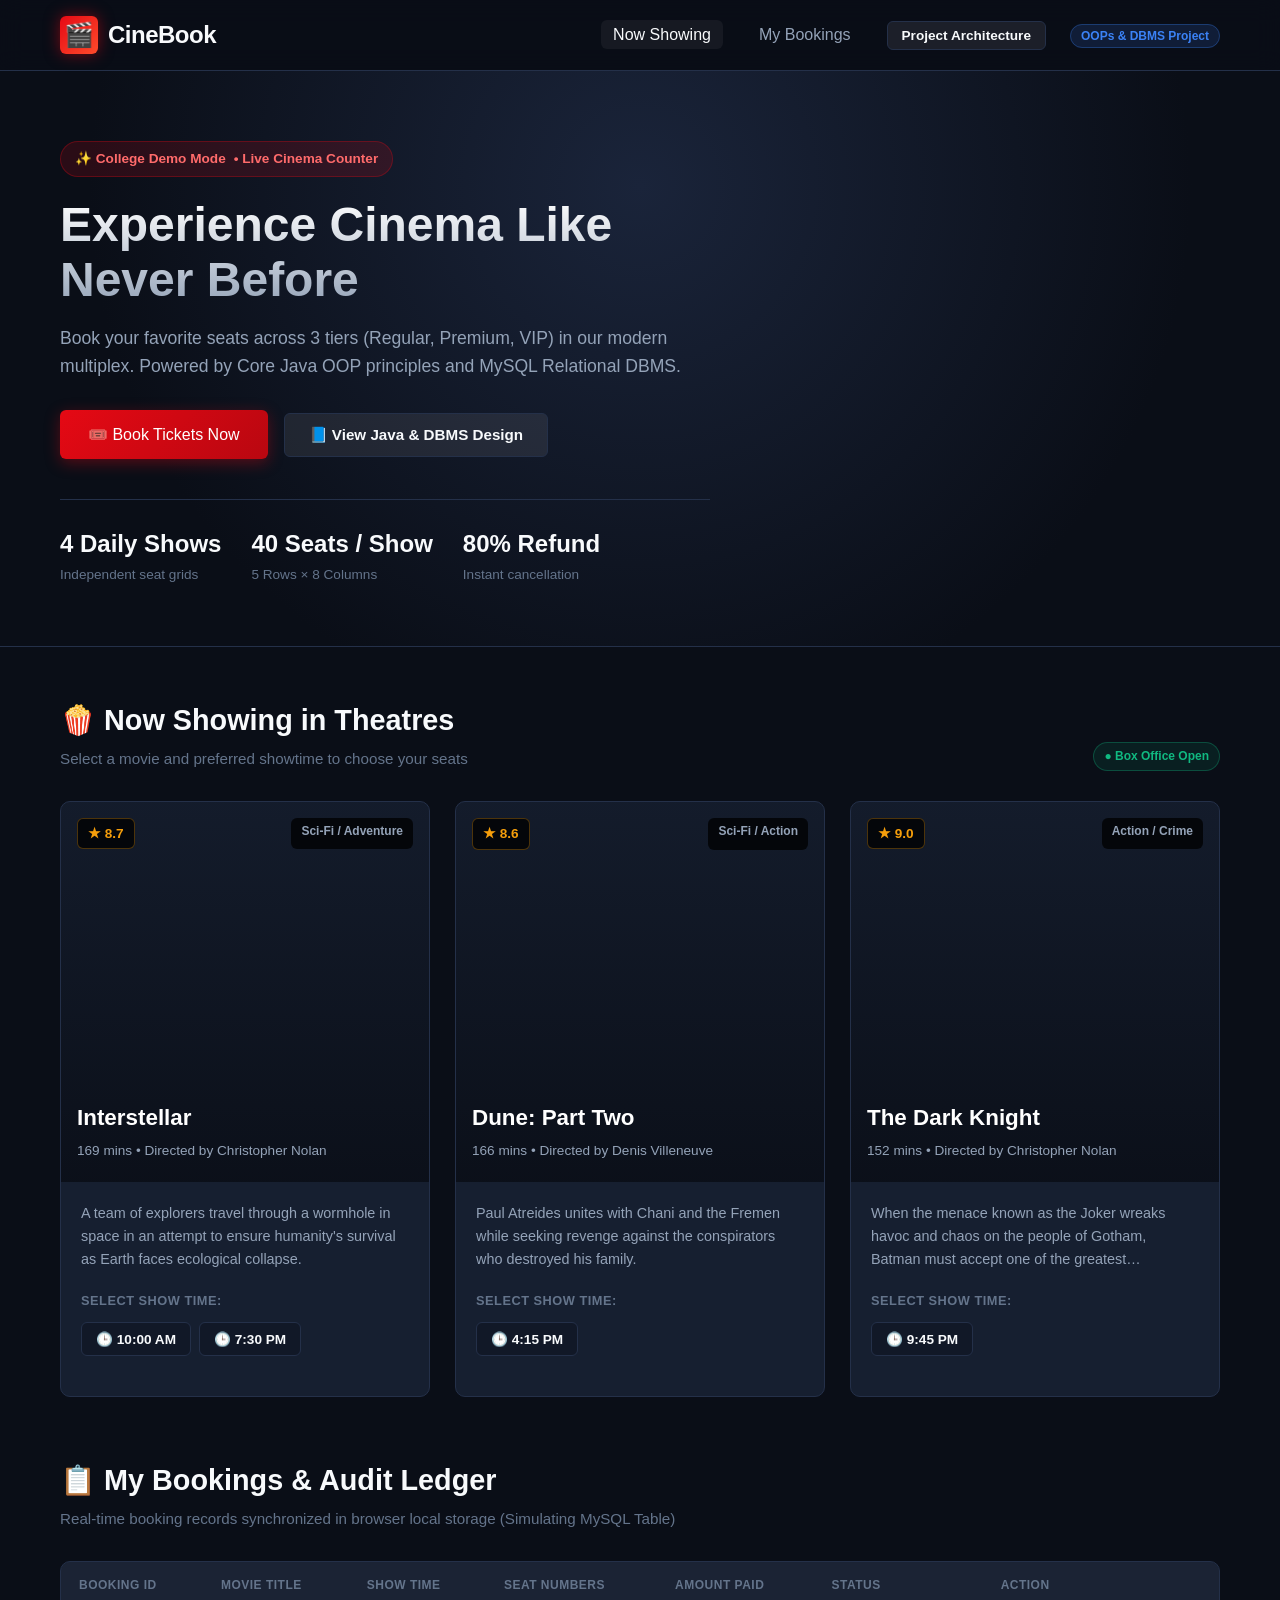
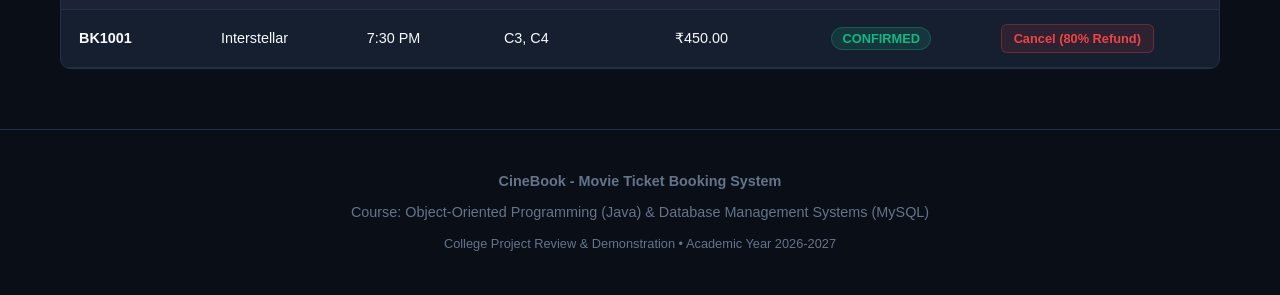
==== index.html @ 969640ff "Add modern interactive CineBook website for college demonstration" ====
<!DOCTYPE html>
<html lang="en">
<head>
    <meta charset="UTF-8">
    <meta http-equiv="refresh" content="0; url=website/">
    <title>CineBook - Movie Ticket Booking System</title>
    <script>
        window.location.href = "website/";
    </script>
</head>
<body style="background:#0a0e17; color:#f8fafc; font-family:-apple-system, BlinkMacSystemFont, 'Segoe UI', Roboto, sans-serif; text-align:center; padding-top:120px;">
    <h1 style="color:#e50914; font-size:2.5rem; margin-bottom:12px;">🎬 CineBook</h1>
    <h3 style="color:#94a3b8; font-weight:400; margin-bottom:24px;">Movie Ticket Booking System</h3>
    <p>Redirecting to the web application...</p>
    <p style="margin-top:20px;">
        <a href="website/" style="display:inline-block; background:#e50914; color:#fff; padding:10px 24px; text-decoration:none; border-radius:6px; font-weight:600;">
            Open CineBook Website
        </a>
    </p>
</body>
</html>
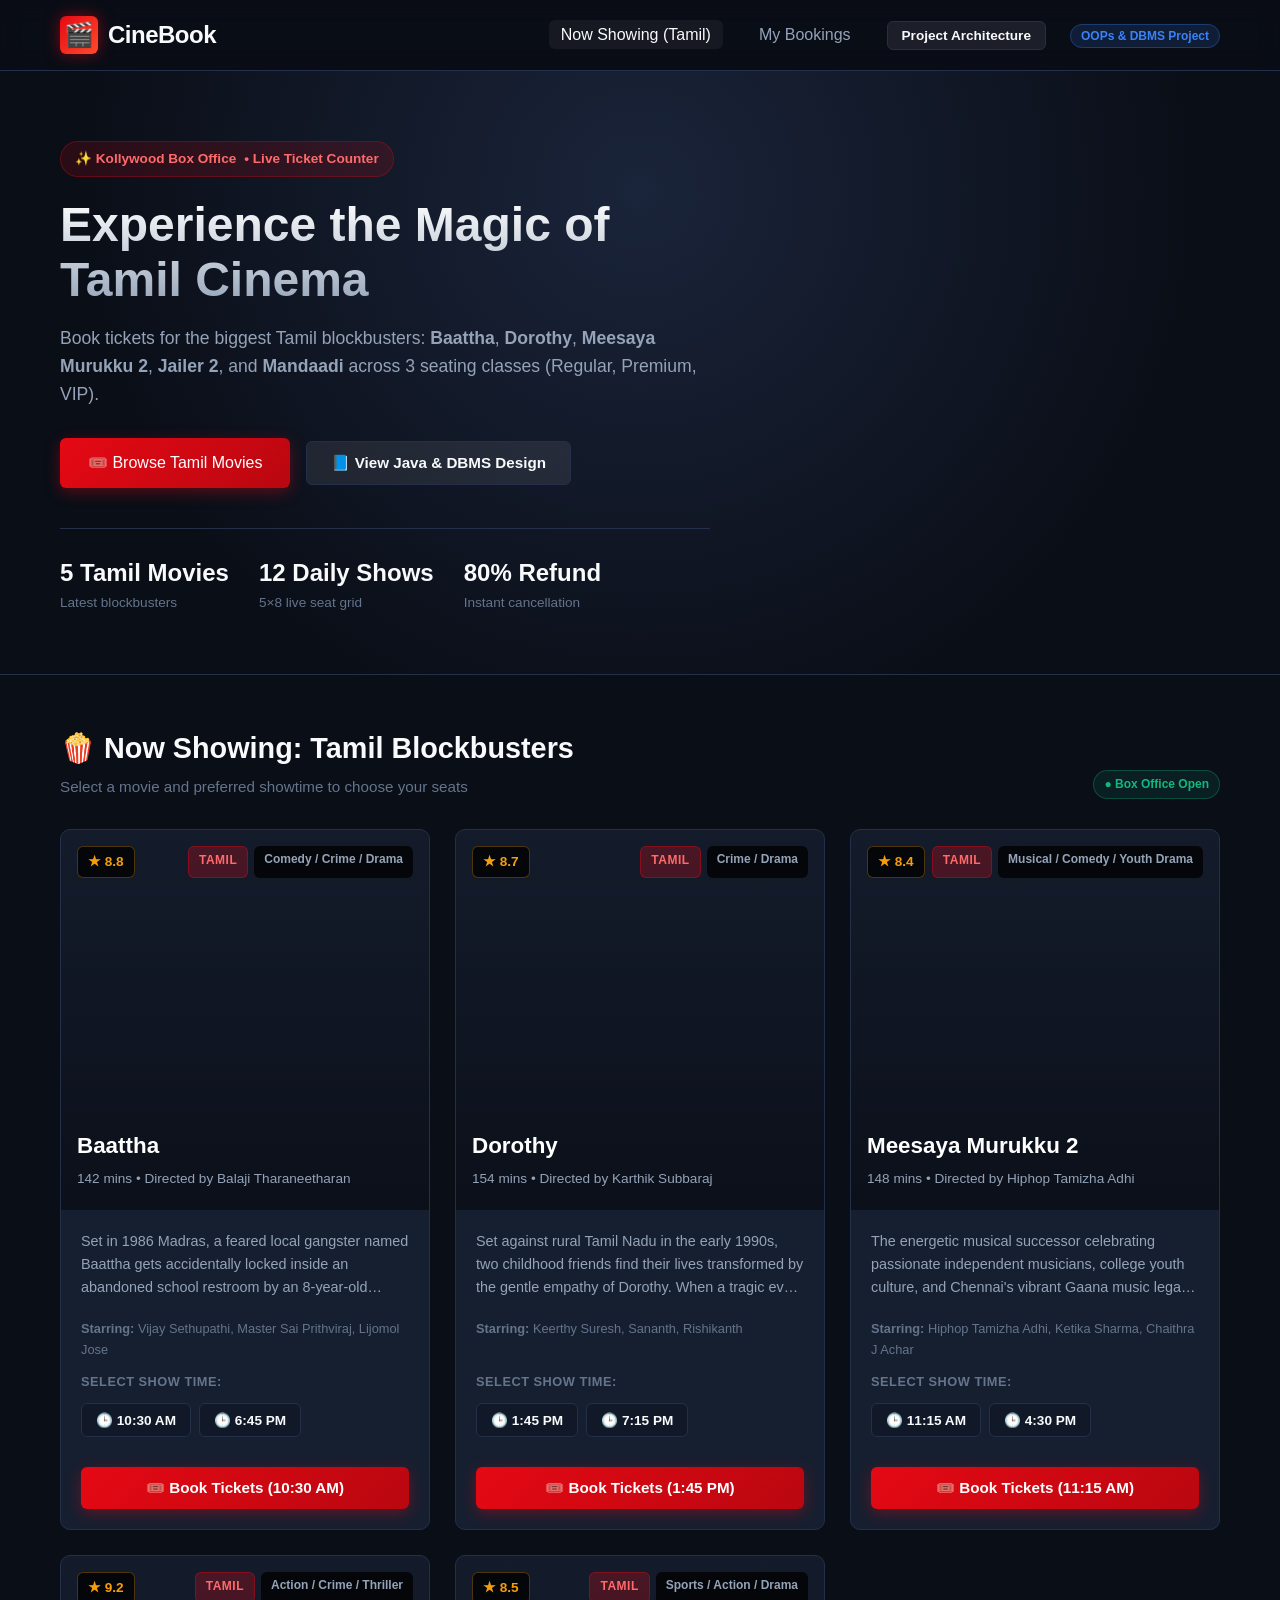
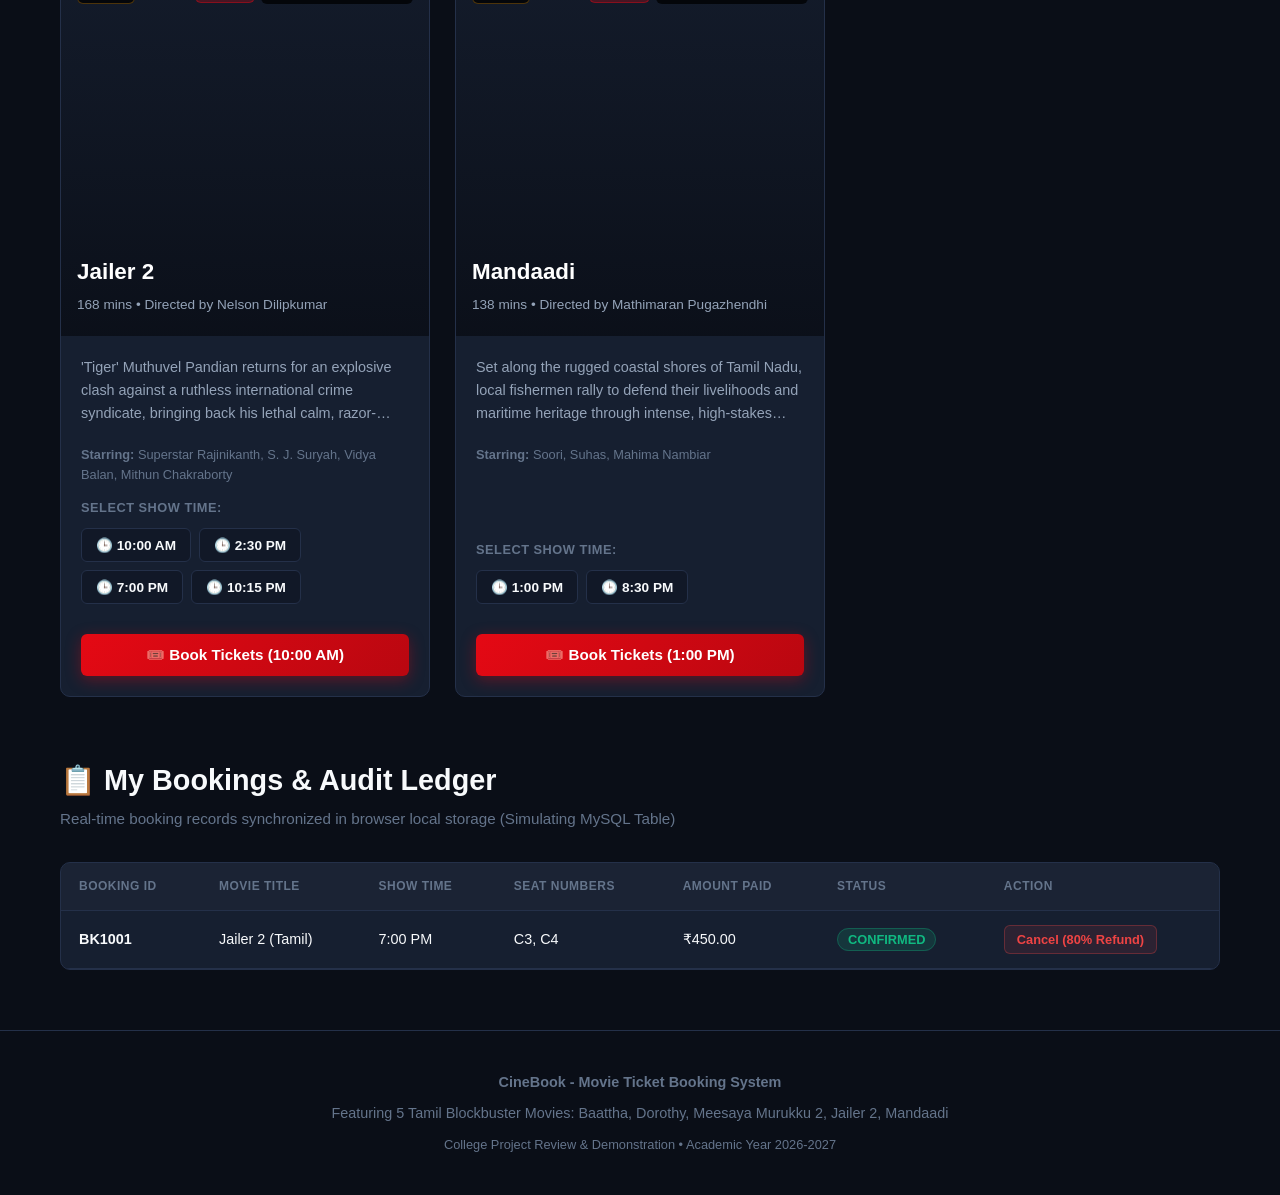
==== commit d3b3158e: "Cache-bust and ensure instant display of Tamil movies" ====
--- a/index.html
+++ b/index.html
@@ -2,10 +2,10 @@
 <html lang="en">
 <head>
     <meta charset="UTF-8">
-    <meta http-equiv="refresh" content="0; url=website/">
+    <meta http-equiv="refresh" content="0; url=website/index.html?v=2.1">
     <title>CineBook - Movie Ticket Booking System</title>
     <script>
-        window.location.href = "website/";
+        window.location.href = "website/index.html?v=2.1";
     </script>
 </head>
 <body style="background:#0a0e17; color:#f8fafc; font-family:-apple-system, BlinkMacSystemFont, 'Segoe UI', Roboto, sans-serif; text-align:center; padding-top:120px;">
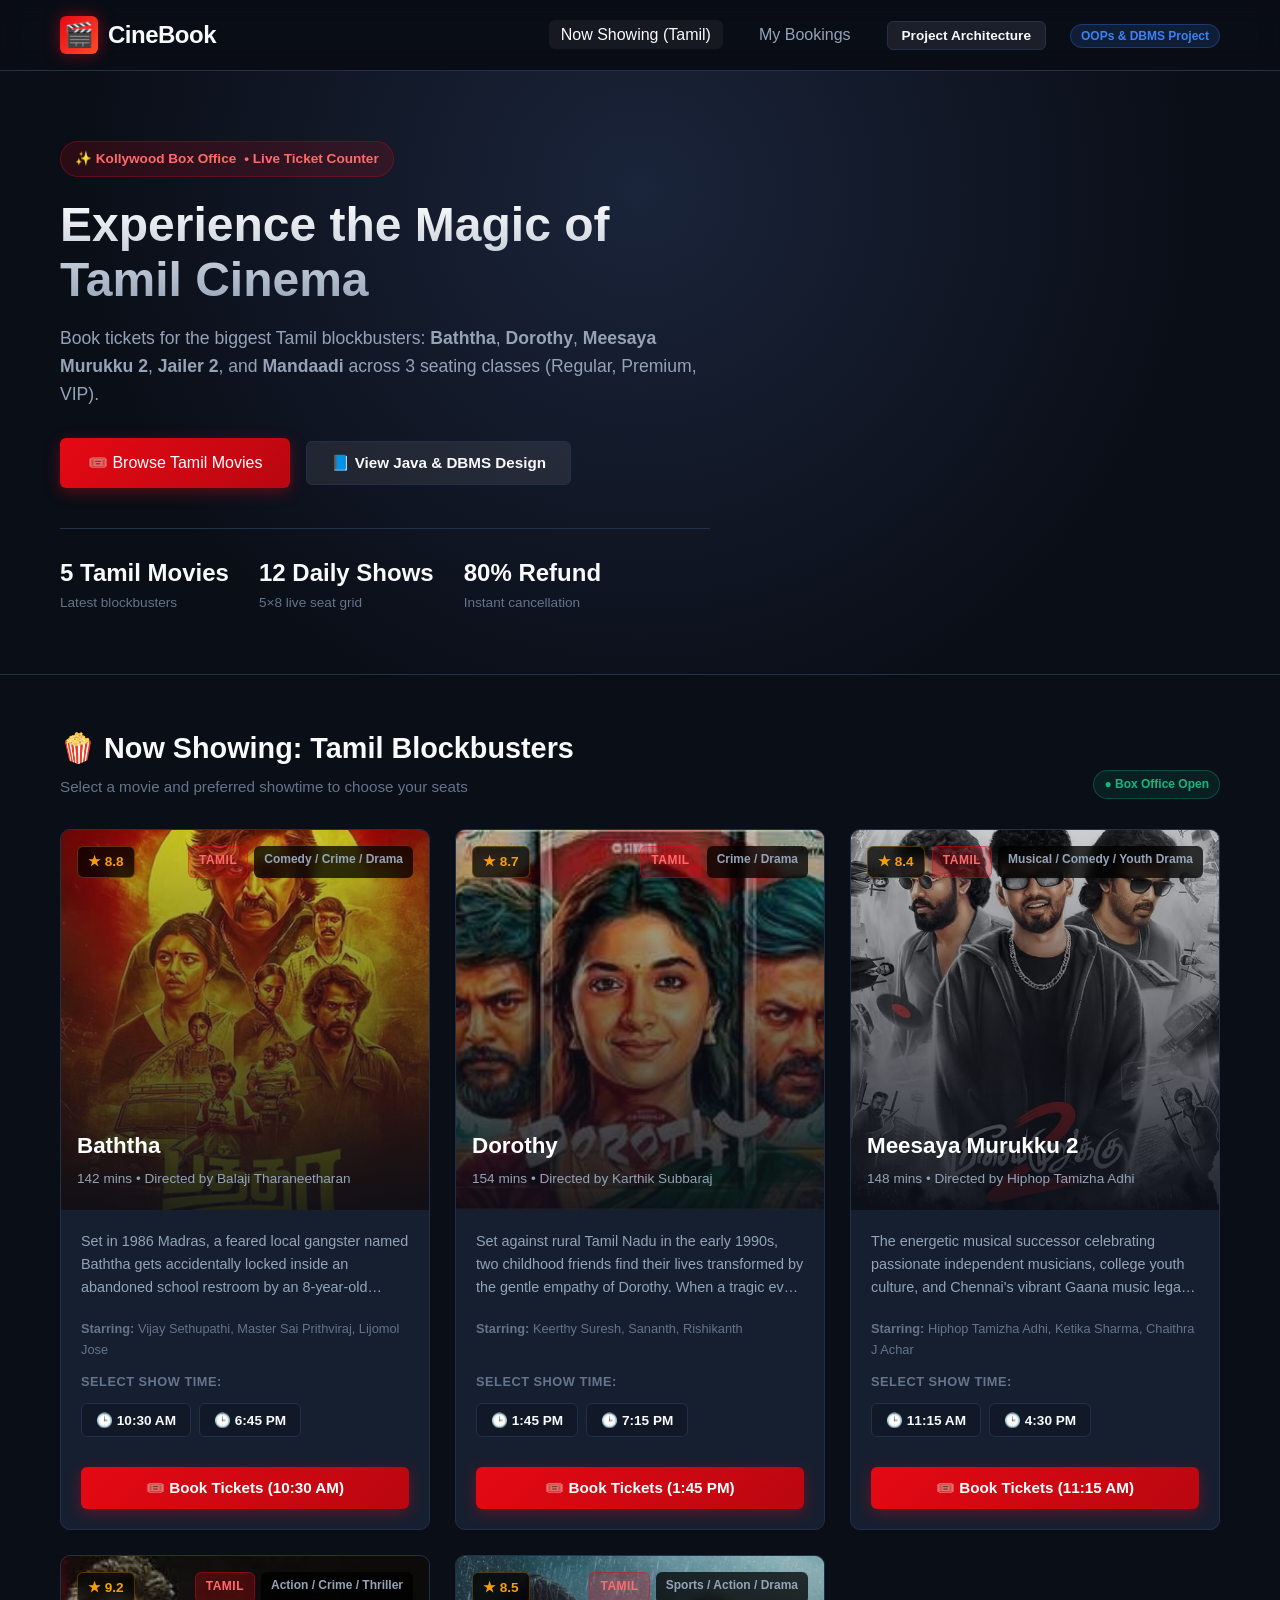
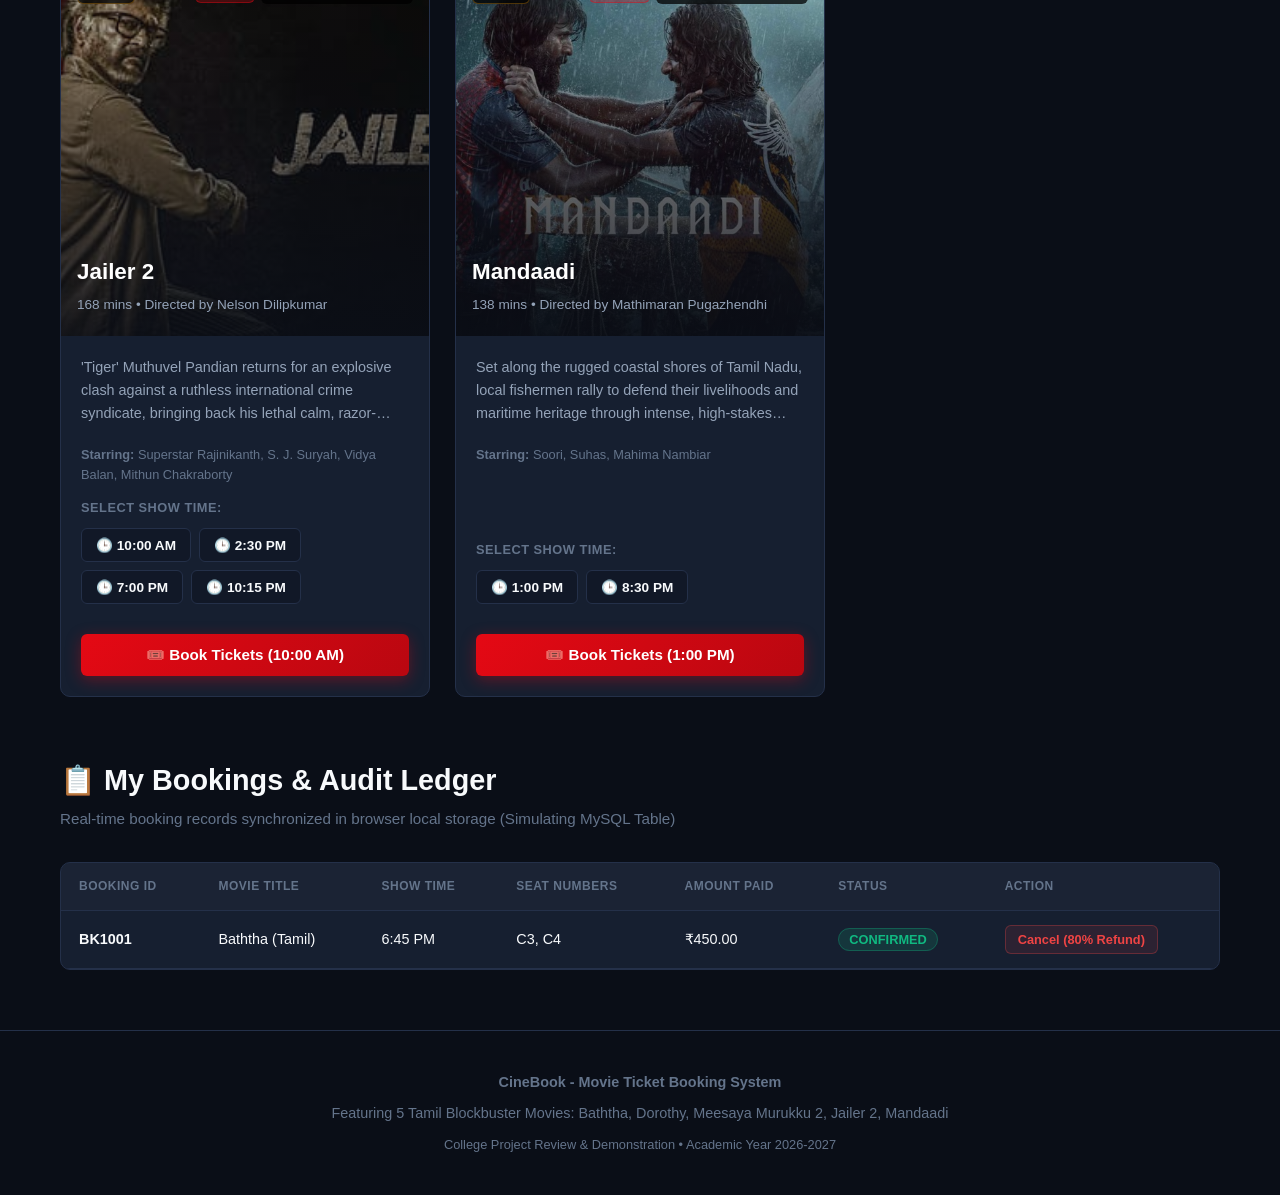
==== commit 121a08f5: "Update official movie posters and correct Baththa spelling" ====
--- a/index.html
+++ b/index.html
@@ -2,10 +2,10 @@
 <html lang="en">
 <head>
     <meta charset="UTF-8">
-    <meta http-equiv="refresh" content="0; url=website/index.html?v=2.1">
+    <meta http-equiv="refresh" content="0; url=website/index.html?v=3.0">
     <title>CineBook - Movie Ticket Booking System</title>
     <script>
-        window.location.href = "website/index.html?v=2.1";
+        window.location.href = "website/index.html?v=3.0";
     </script>
 </head>
 <body style="background:#0a0e17; color:#f8fafc; font-family:-apple-system, BlinkMacSystemFont, 'Segoe UI', Roboto, sans-serif; text-align:center; padding-top:120px;">
